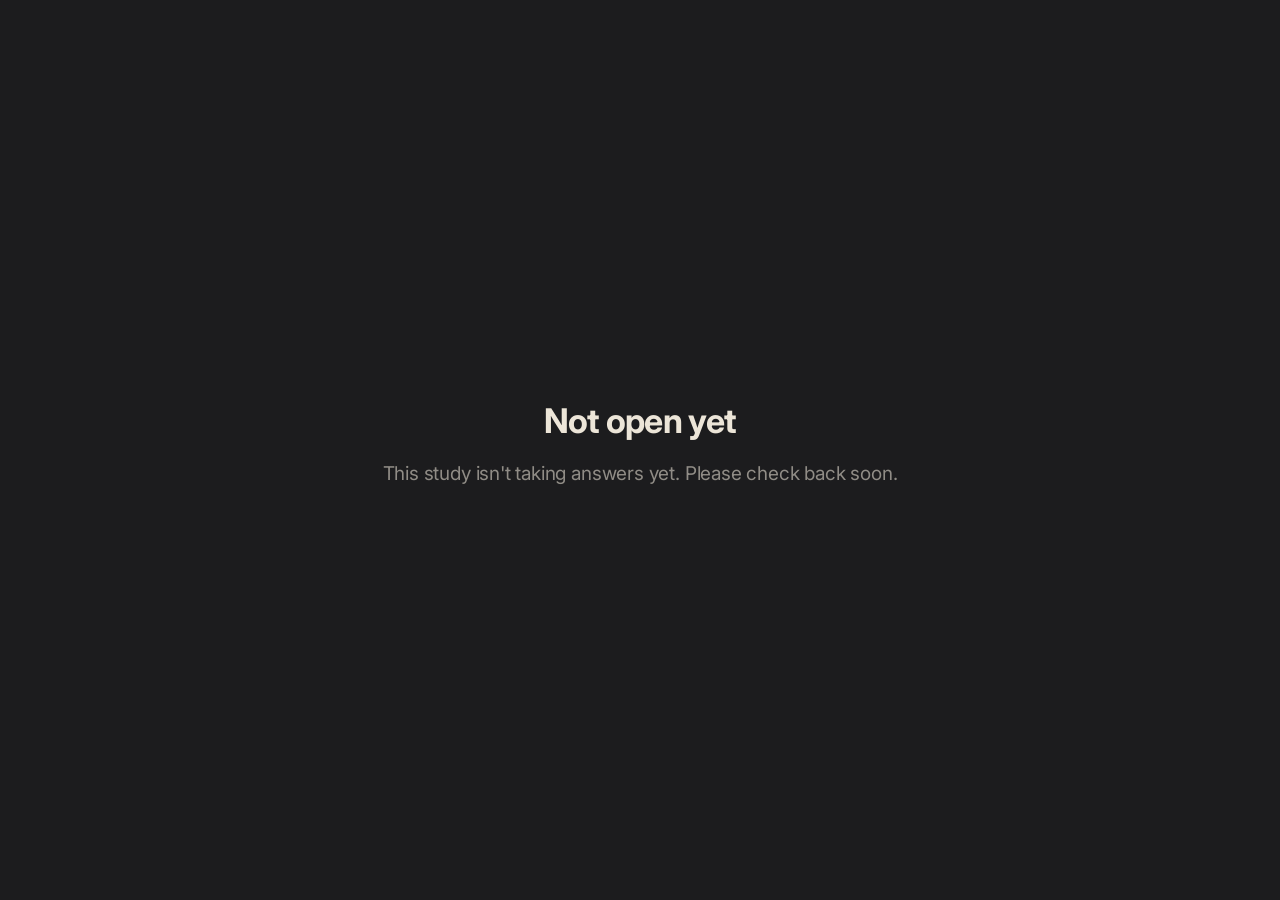
==== index.html @ 42db6cc9 "Add files via upload" ====
<!DOCTYPE html>
<html lang="en">
<head>
<meta charset="utf-8">
<meta name="viewport" content="width=device-width,initial-scale=1,viewport-fit=cover,user-scalable=no">
<meta name="theme-color" content="#1c1c1e">
<title>Where does it feel from?</title>
<meta name="description" content="A short study on how shops and restaurants look. About 6 minutes, anonymous, part of an academic design research project.">
<meta property="og:title" content="Where does it feel from?">
<meta property="og:description" content="A short study on how shops and restaurants look. About 6 minutes, anonymous.">
<link rel="preconnect" href="https://fonts.googleapis.com"><link rel="preconnect" href="https://fonts.gstatic.com" crossorigin>
<link href="https://fonts.googleapis.com/css2?family=Inter:wght@400..700&display=swap" rel="stylesheet">
<link rel="stylesheet" href="app.css">
</head>
<body>
<div id="app"><div class="center"><div class="box"><p>Loading…</p></div></div></div>
<div id="modal" hidden></div>
<script>window.ORIENT_MODE='public'</script>
<script src="app.js"></script>
</body>
</html>
---- app.css ----
/* VOICE: quiet, neutral instrument — nothing on screen may carry a regional cue
   IDEA: an Apple-style sidebar beside a square photo, as in Kush's Figma
   PICTURE: the participant's photo, large, on a neutral dark grey surround
   COLOUR and TYPE: dark grey, bone text, lavender accent only for state; system SF Pro 17px
   LAYOUT: landscape — sidebar left, square photo right; portrait/phone — photo on top, questions below */
:root{color-scheme:dark;--bg:#1c1c1e;--panel:#242426;--ink:#ece5d8;--dim:rgba(236,229,216,.56);--faint:rgba(236,229,216,.12);
--lav:#a68ee6;--lavbg:rgba(166,142,230,.16);--lavsoft:rgba(166,142,230,.42);--bonus:#b26acb;--warn:#e0a46a;
--side:clamp(300px,32vw,392px);--sat:env(safe-area-inset-top,0px);--sab:env(safe-area-inset-bottom,0px)}
*{box-sizing:border-box;min-width:0;-webkit-tap-highlight-color:transparent}
html,body{margin:0;height:100%;background:var(--bg);color:var(--ink);overflow:hidden}
body{font:400 17px/22px Inter,-apple-system,"SF Pro Text",system-ui,sans-serif;letter-spacing:-.011em;-webkit-user-select:none;user-select:none;-webkit-touch-callout:none}
button{font:inherit;color:inherit;letter-spacing:inherit;background:none;border:0;padding:0;cursor:pointer}
input,select,textarea{font:inherit;font-size:17px;color:var(--ink);background:rgba(236,229,216,.07);border:1px solid var(--faint);border-radius:12px;padding:10px 12px;width:100%;-webkit-user-select:text;user-select:text}
select option{background:#2c2c2e;color:#ece5d8}
textarea{min-height:90px;resize:vertical}
button:focus-visible,input:focus-visible,select:focus-visible{outline:2px solid var(--lav);outline-offset:2px}
#app{height:100%;padding-top:var(--sat);padding-bottom:var(--sab)}
/* ---------- participant trial ---------- */
.trial{display:grid;grid-template-columns:var(--side) 1fr;grid-template-rows:68px 1fr;height:100%}
.top{grid-column:1/3;display:flex;align-items:center;gap:16px;padding:12px 28px 12px 22px}
.glass{width:44px;height:44px;flex:none;border-radius:50%;background:rgba(236,229,216,.08);border:1px solid rgba(236,229,216,.12);display:grid;place-items:center;font-weight:590;font-size:19px}
.glass.txt{width:auto;padding:0 16px;border-radius:22px;font-size:15px}
.bar{flex:1;height:44px;display:flex;align-items:center;touch-action:none}
.track{position:relative;width:100%;height:12px;border-radius:6px;background:rgba(236,229,216,.16);overflow:hidden}
.fill{position:absolute;left:0;top:0;bottom:0;border-radius:6px;background:var(--lav);transition:width .5s cubic-bezier(.2,.8,.2,1)}
.fill.done{background:var(--lavsoft)}.fill.b{background:var(--bonus)}
.side{padding:4px 12px 20px 16px;overflow-y:auto;-webkit-overflow-scrolling:touch}
.sec{padding:4px 0 10px;transition:opacity .2s}
.sec.dim{opacity:.42}
.hd{padding:8px 10px 6px;font-size:17px;color:var(--ink)}
.hint{padding:2px 10px 8px;font-size:15px;line-height:20px;color:var(--dim)}
.grid{display:grid;grid-template-columns:1fr 1fr;gap:2px 6px}
.grid+.grid{margin-top:4px;padding-top:4px;border-top:1px solid var(--faint)}
.opt{display:flex;align-items:center;gap:10px;min-height:44px;padding:8px 12px;border-radius:22px;text-align:left;line-height:20px;width:100%}
.opt i{width:20px;height:20px;flex:none;border-radius:50%;border:1.5px solid var(--dim);position:relative}
.opt.on{background:var(--lavbg);color:var(--lav);font-weight:590}
.opt.on i{border-color:var(--lav);background:var(--lav)}
.opt.on i::after{content:"";position:absolute;left:6px;top:2.5px;width:5px;height:10px;border:solid var(--bg);border-width:0 2px 2px 0;transform:rotate(45deg)}
.grid .opt{font-size:15px;line-height:18px;min-height:40px;padding:6px 10px;gap:8px}.grid .opt i{width:18px;height:18px}.grid .opt.on i::after{left:5px;top:2px}
.picked{display:flex;align-items:center;gap:10px;min-height:44px;padding:2px 4px 2px 12px}
.picked .lab{flex:1}
.x{width:44px;height:44px;flex:none;border-radius:50%;color:var(--dim);font-size:22px;display:grid;place-items:center}
.x:hover{background:rgba(236,229,216,.08)}
.attn{position:absolute;inset:0;display:grid;place-items:center;background:rgba(0,0,0,.25)}
.attn div{max-width:78%;padding:22px 26px;border-radius:18px;background:rgba(28,28,30,.88);text-align:center;font-size:clamp(17px,2.6vw,24px);line-height:1.35;box-shadow:0 10px 40px rgba(0,0,0,.5)}
.optin{margin:28px auto 0;max-width:480px;text-align:left;background:var(--panel);border-radius:18px;padding:20px}
.optin h3{margin:0 0 4px;font-size:17px}.optin p{font-size:15px!important;line-height:21px!important;margin:0 0 12px}
.contact{font-size:15px!important;margin-top:22px}
.num{width:24px;height:24px;flex:none;border-radius:50%;background:var(--ink);color:var(--bg);font-size:14px;font-weight:700;display:grid;place-items:center}
.cancel{margin:6px 12px 0;color:var(--dim);font-size:15px;min-height:44px}
.other{margin:8px 4px 0}
.sw{display:flex;align-items:center;justify-content:space-between;gap:12px;width:100%;min-height:50px;padding:8px 12px;border-radius:22px;text-align:left}
.tg{width:51px;height:31px;border-radius:16px;background:rgba(236,229,216,.18);position:relative;flex:none;transition:background .2s}
.tg::after{content:"";position:absolute;left:2px;top:2px;width:27px;height:27px;border-radius:50%;background:var(--ink);transition:transform .2s}
.sw.on .tg{background:var(--lav)}.sw.on .tg::after{transform:translateX(20px)}
.next{display:block;width:calc(100% - 20px);margin:10px 10px 0;min-height:50px;border-radius:26px;background:var(--lav);color:#17141f;font-weight:590}
.next:disabled{background:rgba(236,229,216,.1);color:rgba(236,229,216,.32)}
.stage{display:flex;flex-direction:column;align-items:center;justify-content:flex-start;padding:4px 28px 20px 12px}
.photo{position:relative;aspect-ratio:1;height:min(calc(100dvh - 120px - var(--sat) - var(--sab)),calc(100vw - var(--side) - 56px));border:1.5px solid var(--lav);border-radius:4px;overflow:hidden;background:#111;transition:box-shadow .3s;touch-action:manipulation}
.photo img{width:100%;height:100%;object-fit:cover;display:block;pointer-events:none}
.photo.live{box-shadow:0 0 0 1px var(--lav),0 0 36px rgba(166,142,230,.6);cursor:crosshair;touch-action:none}
.ring{position:absolute;width:23%;aspect-ratio:1;margin:-11.5% 0 0 -11.5%;border-radius:50%;border:3px solid var(--ink);box-shadow:0 0 0 1px rgba(0,0,0,.35),inset 0 0 0 1px rgba(0,0,0,.25);pointer-events:none}
.ring.pend{border-style:dashed;animation:pulse 1.4s ease-in-out infinite}
.ring b{position:absolute;right:4%;top:4%;width:26px;height:26px;border-radius:50%;background:var(--ink);color:var(--bg);font-size:14px;display:grid;place-items:center}
@keyframes pulse{50%{transform:scale(1.06)}}
@media(prefers-reduced-motion:reduce){.ring.pend{animation:none}.fill,.tg,.tg::after{transition:none}}
/* portrait tablets and phones: photo on top, questions below */
@media (max-aspect-ratio:1/1){
 .trial{display:flex;flex-direction:column;height:100%;overflow-y:auto;-webkit-overflow-scrolling:touch}
 .top{position:sticky;top:0;z-index:3;background:var(--bg);height:60px;flex:none;padding:8px 14px}
 .stage{order:1;flex:none;padding:4px 12px 0}
 .side{order:2;flex:none}
 .photo{height:auto;width:min(100%,62dvh)}
 .side{padding:6px 6px 28px;overflow:visible}
}
/* ---------- researcher + simple screens ---------- */
.page{height:100%;overflow-y:auto;padding:28px max(4vw,16px) 40px;-webkit-user-select:text;user-select:text}
.wrap{max-width:980px;margin:0 auto}
h1{font-size:clamp(28px,5vw,34px);line-height:1.18;font-weight:700;margin:8px 0 6px;letter-spacing:-.02em}
h2{font-size:22px;line-height:28px;font-weight:650;margin:28px 0 10px}
.sub{color:var(--dim);margin:0 0 18px}
.cards{display:grid;grid-template-columns:repeat(auto-fit,minmax(240px,1fr));gap:14px}
.card{background:var(--panel);border-radius:18px;padding:18px}
.card h3{margin:0 0 6px;font-size:17px;font-weight:650}
.card p{margin:0 0 12px;color:var(--dim);font-size:15px;line-height:20px}
.btn{min-height:44px;padding:0 18px;border-radius:22px;background:rgba(236,229,216,.1);font-weight:510;display:inline-flex;align-items:center;justify-content:center;gap:8px}
.btn.pri{background:var(--lav);color:#17141f;font-weight:590}
.btn.big{min-height:56px;font-size:19px;padding:0 28px;border-radius:28px}
.btn.danger{color:#f0a0a0}
.btn:disabled{opacity:.35}
.row{display:flex;flex-wrap:wrap;gap:10px;align-items:center}
.field{margin:0 0 22px}
.field>label,.lbl{display:block;font-size:15px;color:var(--dim);margin:0 0 8px}
.chips{display:flex;flex-wrap:wrap;gap:8px}
.chip{min-height:44px;padding:0 16px;border-radius:22px;background:rgba(236,229,216,.08)}
.chip.on{background:var(--lavbg);color:var(--lav);font-weight:590}
.chip.sm{min-height:36px;padding:0 12px;font-size:14px;border-radius:18px}
.chk{display:flex;gap:12px;align-items:center;min-height:44px;text-align:left}
.chk input{width:24px;height:24px;flex:none;accent-color:var(--lav)}
.warn{color:var(--warn);font-size:15px}
table{width:100%;border-collapse:collapse;font-size:15px}
td,th{padding:8px 6px;border-bottom:1px solid var(--faint);text-align:left;vertical-align:middle}
th{color:var(--dim);font-weight:510}
td.n,th.n{text-align:right;font-variant-numeric:tabular-nums}
.thumbimg{width:56px;height:56px;object-fit:cover;border-radius:6px;display:block}
td select{padding:6px 8px;font-size:15px;border-radius:8px;width:auto}
.mini{min-height:36px;padding:0 12px;border-radius:18px;font-size:14px}
.tags{font-size:12px;color:var(--dim);max-width:180px}
.center{height:100%;overflow-y:auto;display:grid;place-items:center;padding:40px 20px;text-align:center}
.center .box{max-width:620px}
.center p{color:var(--dim);font-size:19px;line-height:28px}
.center p.small{font-size:15px;line-height:21px}
.cons{justify-content:center;margin:22px 0 18px;font-size:17px}
.steps{text-align:left;margin:24px auto;padding:0;list-style:none;counter-reset:s;max-width:560px}
.steps li{counter-increment:s;position:relative;padding:0 0 16px 44px;font-size:18px;line-height:25px}
.steps li::before{content:counter(s);position:absolute;left:0;top:-1px;width:28px;height:28px;border-radius:50%;background:var(--lavbg);color:var(--lav);font-weight:650;display:grid;place-items:center;font-size:15px}
.about{text-align:left}
.logbox{font-size:13px;line-height:18px;max-height:60vh;overflow:auto}
code{font-size:13px}
/* ---------- modal ---------- */
#modal{position:fixed;inset:0;background:rgba(0,0,0,.55);display:grid;place-items:center;z-index:10;padding:24px}
#modal[hidden]{display:none}
.dlg{background:#2c2c2e;border-radius:22px;padding:24px;width:min(560px,100%);max-height:86vh;overflow:auto;box-shadow:0 20px 60px rgba(0,0,0,.5)}
.dlg h3{margin:0 0 8px;font-size:20px}
.dlg p{margin:0 0 16px;color:var(--dim)}
.dlg .row{justify-content:flex-end;margin-top:18px}
.menu{display:grid;gap:8px}
.menu .btn{justify-content:flex-start;width:100%}
/* ---------- custom picker (same look on every device) ---------- */
.pick{display:flex;justify-content:space-between;align-items:center;gap:12px;width:100%;min-height:48px;padding:10px 14px;border-radius:12px;background:rgba(236,229,216,.07);border:1px solid var(--faint);text-align:left}
.pick.ph{color:var(--dim)}
.pick span{color:var(--dim);font-size:14px}
.plist{margin-top:10px;max-height:min(50vh,420px);overflow-y:auto;-webkit-overflow-scrolling:touch;border-top:1px solid var(--faint)}
.pitem{display:block;width:100%;text-align:left;min-height:46px;padding:12px;border-bottom:1px solid var(--faint)}
.pitem:hover{background:rgba(236,229,216,.05)}
.pitem.on{color:var(--lav);font-weight:590}
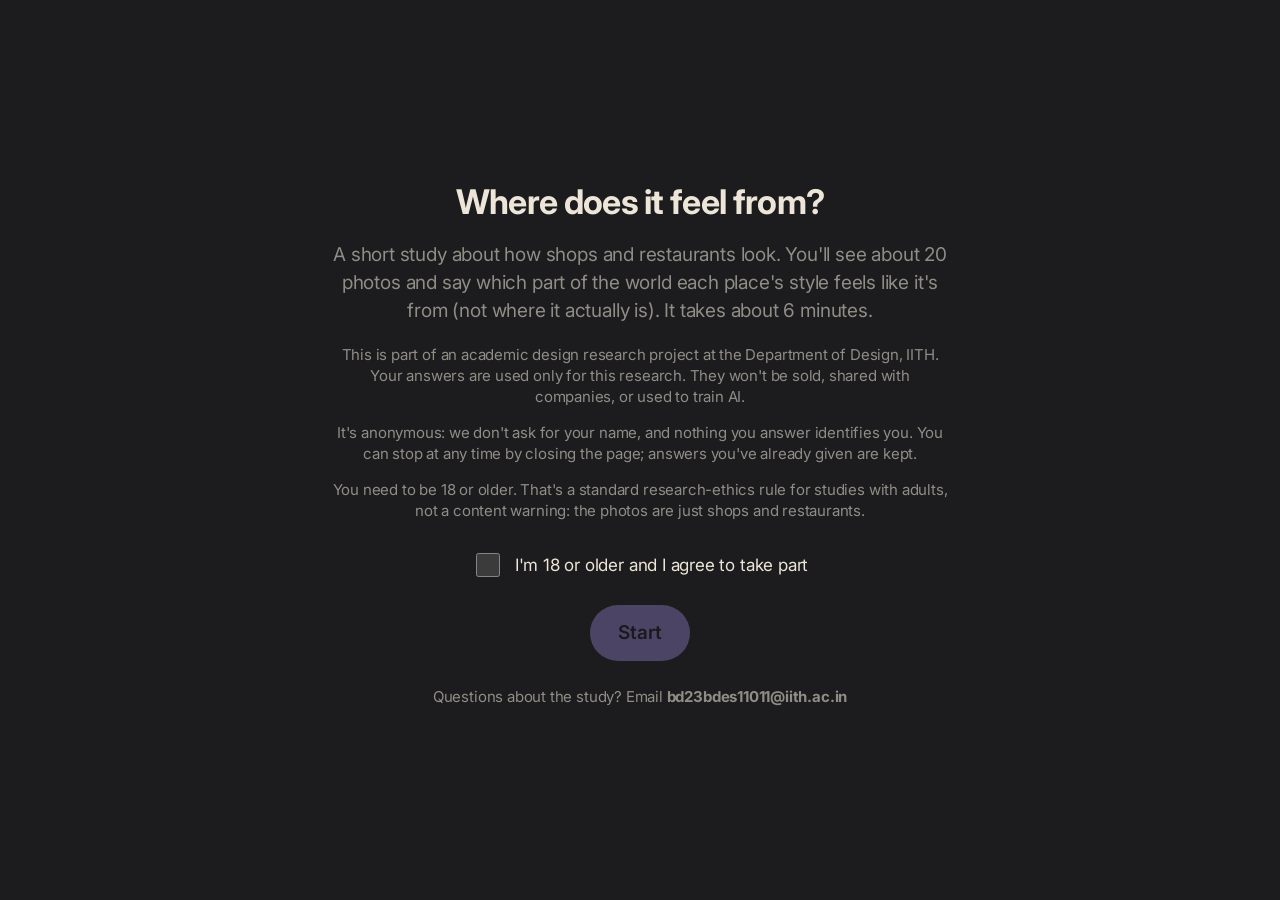
==== commit 1c372ce9: "Add files via upload" ====
--- a/index.html
+++ b/index.html
@@ -8,6 +8,10 @@
 <meta name="description" content="A short study on how shops and restaurants look. About 6 minutes, anonymous, part of an academic design research project.">
 <meta property="og:title" content="Where does it feel from?">
 <meta property="og:description" content="A short study on how shops and restaurants look. About 6 minutes, anonymous.">
+<meta property="og:image" content="https://1nnix.github.io/GuidettO/og.png">
+<meta property="og:image:width" content="1200"><meta property="og:image:height" content="630">
+<meta property="og:type" content="website">
+<meta name="twitter:card" content="summary_large_image">
 <link rel="preconnect" href="https://fonts.googleapis.com"><link rel="preconnect" href="https://fonts.gstatic.com" crossorigin>
 <link href="https://fonts.googleapis.com/css2?family=Inter:wght@400..700&display=swap" rel="stylesheet">
 <link rel="stylesheet" href="app.css">
--- a/app.css
+++ b/app.css
@@ -134,3 +134,8 @@
 .pitem{display:block;width:100%;text-align:left;min-height:46px;padding:12px;border-bottom:1px solid var(--faint)}
 .pitem:hover{background:rgba(236,229,216,.05)}
 .pitem.on{color:var(--lav);font-weight:590}
+
+.hd.big{font-size:19px;line-height:24px;font-weight:650;color:var(--ink)}
+.tapsec{border-bottom:1px solid var(--faint);margin-bottom:6px}
+.maplink{color:var(--lav);font-size:14px;margin-left:6px;text-decoration:underline;text-underline-offset:3px}
+figure svg{width:100%;height:auto;display:block}
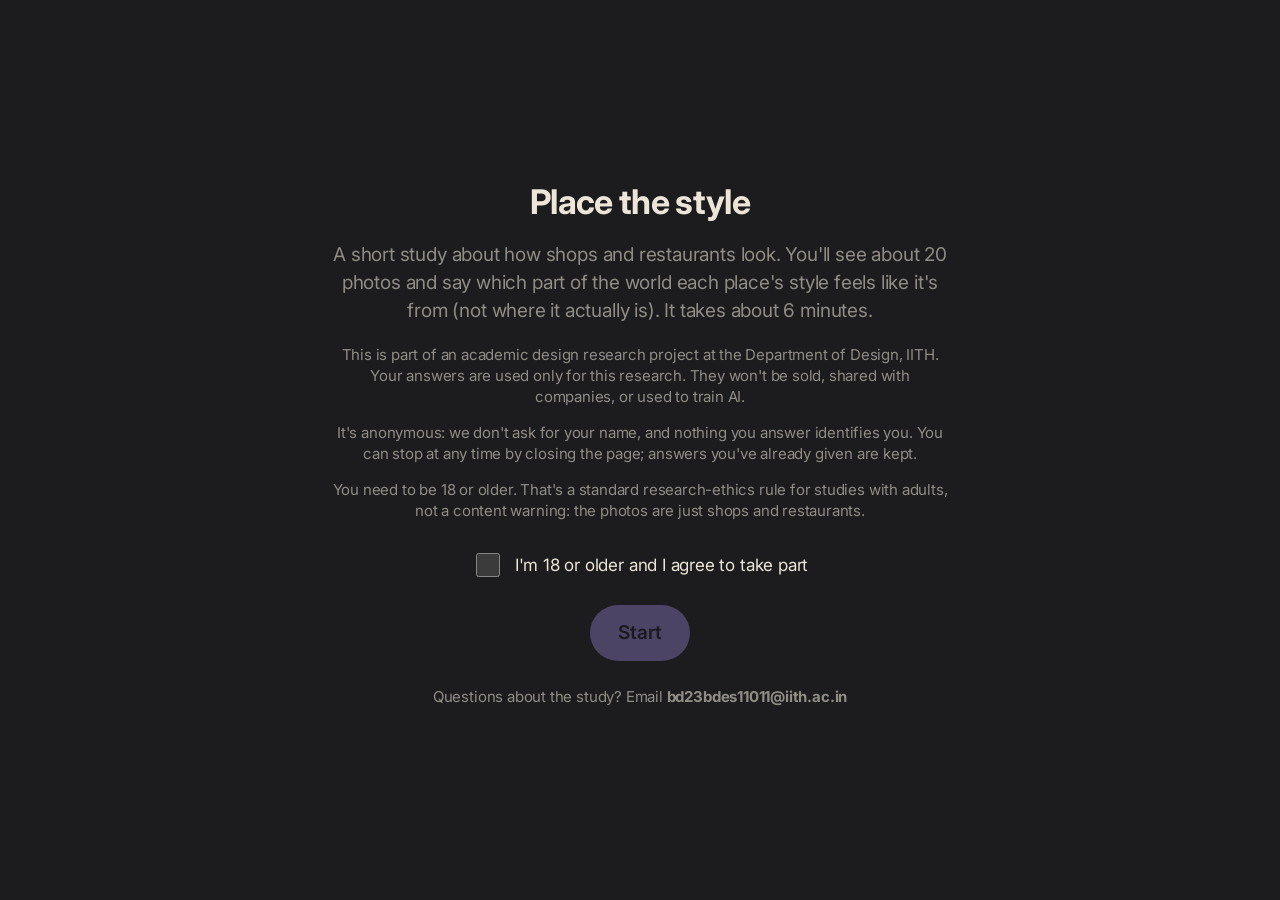
==== commit aba302ae: "Add files via upload" ====
--- a/index.html
+++ b/index.html
@@ -4,9 +4,9 @@
 <meta charset="utf-8">
 <meta name="viewport" content="width=device-width,initial-scale=1,viewport-fit=cover,user-scalable=no">
 <meta name="theme-color" content="#1c1c1e">
-<title>Where does it feel from?</title>
+<title>Place the style</title>
 <meta name="description" content="A short study on how shops and restaurants look. About 6 minutes, anonymous, part of an academic design research project.">
-<meta property="og:title" content="Where does it feel from?">
+<meta property="og:title" content="Place the style">
 <meta property="og:description" content="A short study on how shops and restaurants look. About 6 minutes, anonymous.">
 <meta property="og:image" content="https://1nnix.github.io/GuidettO/og.png">
 <meta property="og:image:width" content="1200"><meta property="og:image:height" content="630">
